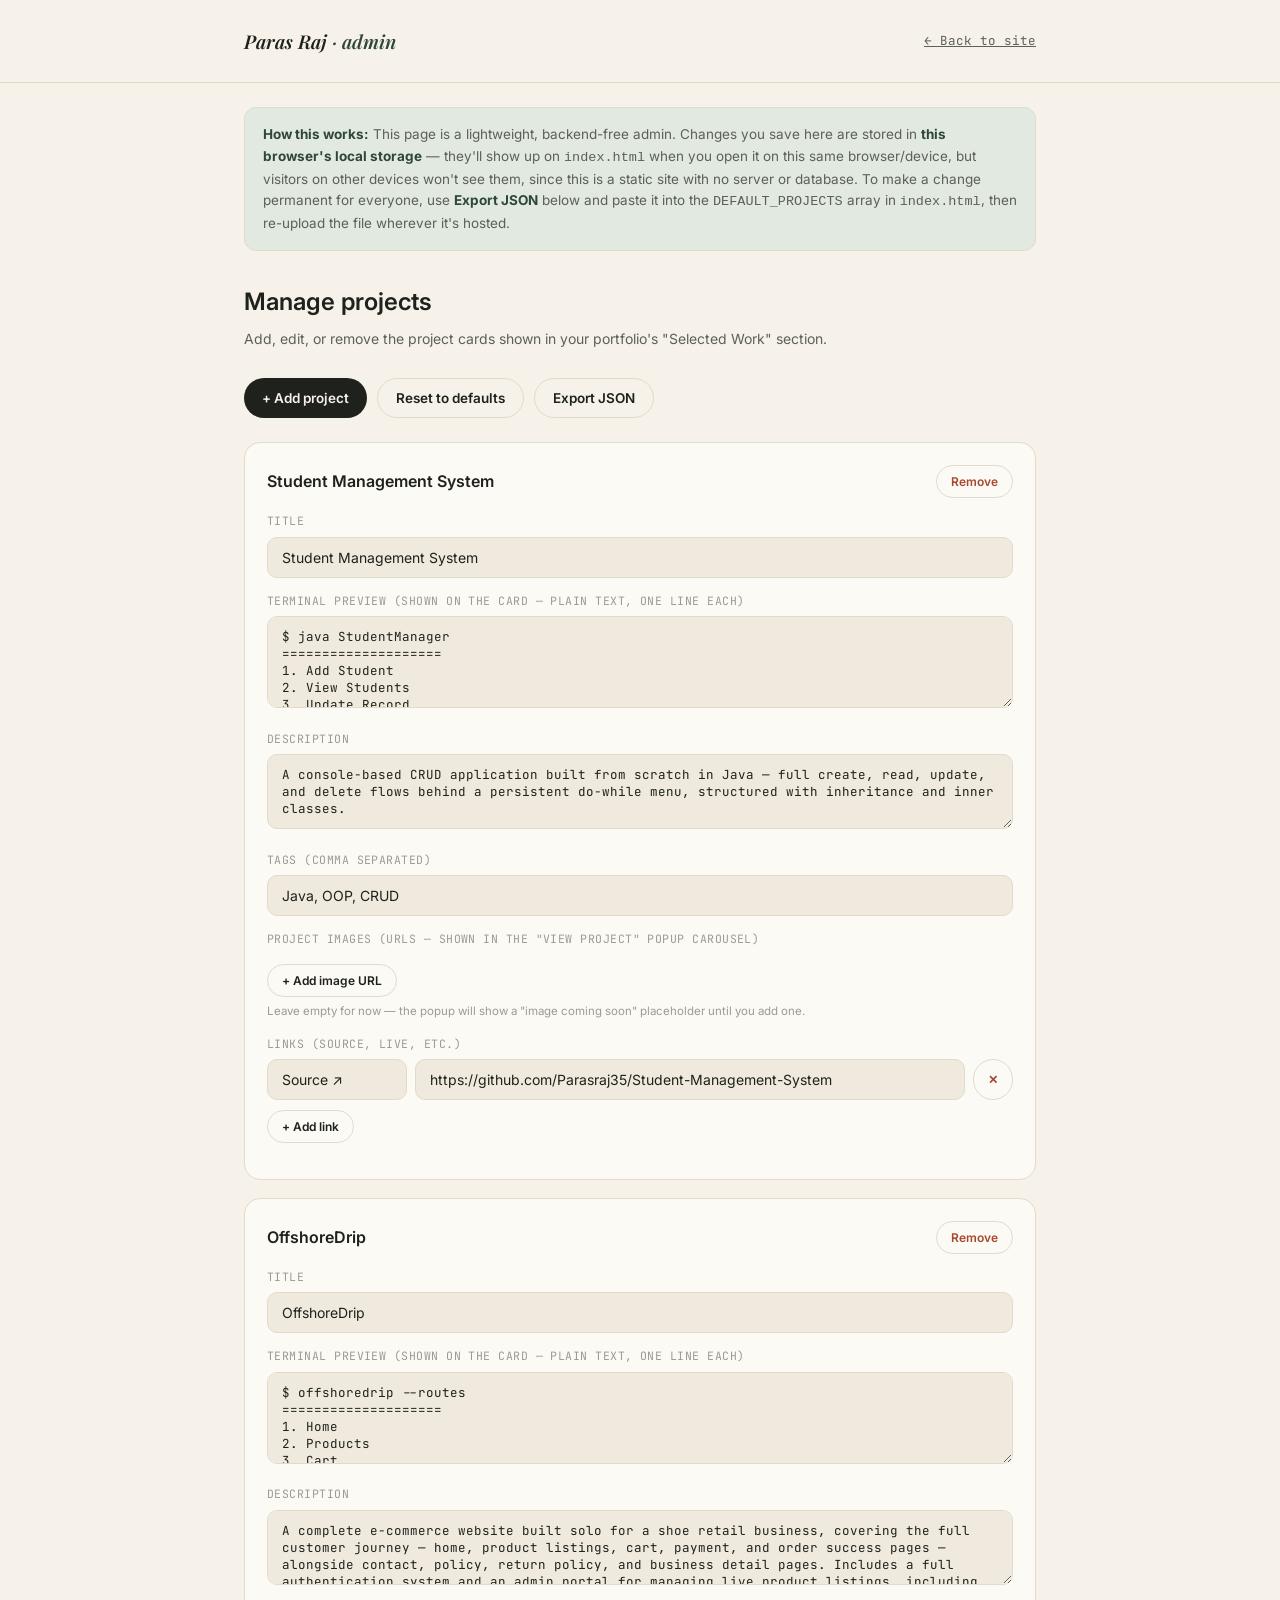
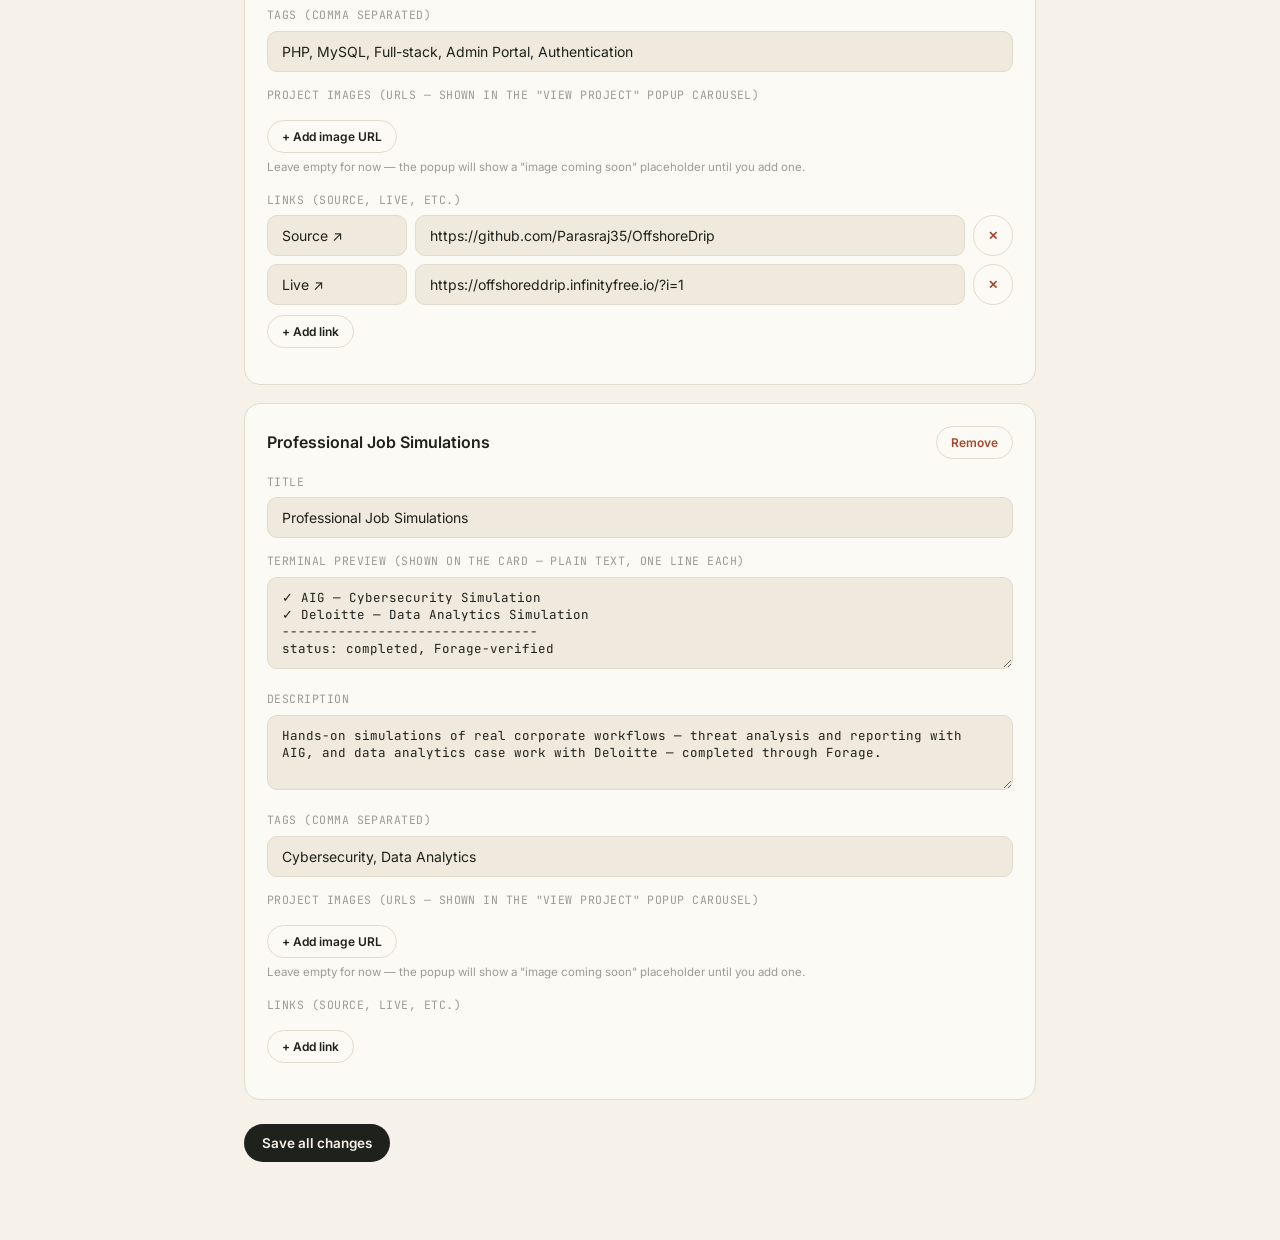
==== admin.html @ 59a6b64b "update" ====
<!DOCTYPE html>
<html lang="en">
<head>
<meta charset="UTF-8">
<meta name="viewport" content="width=device-width, initial-scale=1.0">
<title>Admin — Paras Raj Portfolio</title>
<link href="https://fonts.googleapis.com/css2?family=Playfair+Display:ital,wght@0,500;0,600;1,500;1,600&family=Inter:wght@400;500;600;700&family=JetBrains+Mono:wght@400;500&display=swap" rel="stylesheet">
<style>
  :root{
    --bg: #F6F2EA;
    --bg-alt: #EFEADD;
    --card: #FCFAF5;
    --ink: #1E211C;
    --ink-dim: #5C6058;
    --ink-faint: #9A9C93;
    --line: #E0DBCB;
    --accent: #2F4739;
    --accent-soft: #E1E9E1;
    --danger: #A5482E;
    --font-serif: 'Playfair Display', serif;
    --font-sans: 'Inter', sans-serif;
    --font-mono: 'JetBrains Mono', monospace;
  }
  *{box-sizing:border-box; margin:0; padding:0;}
  body{background:var(--bg); color:var(--ink); font-family:var(--font-sans); line-height:1.6; padding:0 0 80px;}
  a{color:var(--accent);}
  .wrap{max-width:840px; margin:0 auto; padding:0 24px;}
  header{border-bottom:1px solid var(--line); padding:26px 0; margin-bottom:8px;}
  header .wrap{display:flex; justify-content:space-between; align-items:center; gap:16px; flex-wrap:wrap;}
  .logo{font-family:var(--font-serif); font-style:italic; font-weight:600; font-size:19px;}
  .logo span{color:var(--accent);}
  header a.back{font-family:var(--font-mono); font-size:12.5px; color:var(--ink-dim);}
  header a.back:hover{color:var(--accent);}

  .banner{
    background:var(--accent-soft); border:1px solid var(--line); border-radius:12px; padding:16px 18px;
    font-size:13.5px; color:var(--ink-dim); margin:24px 0 32px;
  }
  .banner b{color:var(--accent);}

  h1{font-size:24px; font-weight:600; margin-bottom:6px;}
  .sub{color:var(--ink-dim); font-size:14px; margin-bottom:28px;}

  .toolbar{display:flex; gap:10px; flex-wrap:wrap; margin-bottom:24px;}
  button{font-family:var(--font-sans); cursor:pointer; border:none;}
  .btn{font-size:13.5px; font-weight:600; padding:11px 18px; border-radius:100px; background:var(--ink); color:var(--bg);}
  .btn:hover{background:var(--accent);}
  .btn-outline{font-size:13.5px; font-weight:600; padding:11px 18px; border-radius:100px; background:transparent; color:var(--ink); border:1px solid var(--line);}
  .btn-outline:hover{border-color:var(--accent); color:var(--accent);}
  .btn-danger{font-size:12px; font-weight:600; padding:8px 14px; border-radius:100px; background:transparent; color:var(--danger); border:1px solid var(--line);}
  .btn-danger:hover{border-color:var(--danger);}
  .btn-small{font-size:12px; font-weight:600; padding:8px 14px; border-radius:100px; background:var(--card); color:var(--ink); border:1px solid var(--line);}
  .btn-small:hover{border-color:var(--accent); color:var(--accent);}

  .card{background:var(--card); border:1px solid var(--line); border-radius:16px; padding:22px; margin-bottom:18px;}
  .card-head{display:flex; justify-content:space-between; align-items:center; margin-bottom:14px; gap:10px;}
  .card-head h3{font-size:16px; font-weight:600;}
  .field{margin-bottom:14px;}
  .field label{display:block; font-family:var(--font-mono); font-size:11.5px; color:var(--ink-faint); text-transform:uppercase; letter-spacing:0.04em; margin-bottom:6px;}
  .field input, .field textarea{
    width:100%; font-family:var(--font-sans); font-size:14px; color:var(--ink);
    background:var(--bg-alt); border:1px solid var(--line); border-radius:10px; padding:11px 14px; resize:vertical;
  }
  .field textarea{font-family:var(--font-mono); font-size:12.5px;}
  .field input:focus, .field textarea:focus{outline:none; border-color:var(--accent);}
  .field .hint{font-size:11.5px; color:var(--ink-faint); margin-top:5px;}
  .row2{display:grid; grid-template-columns:1fr 1fr; gap:14px;}
  @media(max-width:600px){.row2{grid-template-columns:1fr;}}

  .links-list, .images-list{display:flex; flex-direction:column; gap:8px; margin-bottom:10px;}
  .link-row, .image-row{display:flex; gap:8px;}
  .link-row input, .image-row input{flex:1;}

  #status{position:fixed; bottom:20px; left:50%; transform:translateX(-50%); background:var(--accent); color:var(--bg);
    font-family:var(--font-mono); font-size:12.5px; font-weight:600; padding:11px 20px; border-radius:100px;
    opacity:0; transition:opacity .25s ease; pointer-events:none; z-index:50;}
  #status.show{opacity:1;}

  .empty{color:var(--ink-faint); font-size:13.5px; text-align:center; padding:30px 0;}
  textarea#export-box{width:100%; min-height:160px; font-family:var(--font-mono); font-size:11.5px; background:var(--bg-alt); color:var(--ink); border:1px solid var(--line); border-radius:10px; padding:12px;}
</style>
</head>
<body>

<header>
  <div class="wrap">
    <div class="logo">Paras Raj <span>· admin</span></div>
    <a class="back" href="./index.html">← Back to site</a>
  </div>
</header>

<div class="wrap">
  <div class="banner">
    <b>How this works:</b> This page is a lightweight, backend-free admin. Changes you save here are stored in
    <b>this browser's local storage</b> — they'll show up on <code>index.html</code> when you open it on this same
    browser/device, but visitors on other devices won't see them, since this is a static site with no server or database.
    To make a change permanent for everyone, use <b>Export JSON</b> below and paste it into the <code>DEFAULT_PROJECTS</code>
    array in <code>index.html</code>, then re-upload the file wherever it's hosted.
  </div>

  <h1>Manage projects</h1>
  <p class="sub">Add, edit, or remove the project cards shown in your portfolio's "Selected Work" section.</p>

  <div class="toolbar">
    <button class="btn" onclick="addProject()">+ Add project</button>
    <button class="btn-outline" onclick="resetToDefaults()">Reset to defaults</button>
    <button class="btn-outline" onclick="showExport()">Export JSON</button>
  </div>

  <div id="project-list"></div>

  <div class="card" id="export-card" style="display:none;">
    <div class="card-head"><h3>Export JSON</h3><button class="btn-small" onclick="copyExport()">Copy</button></div>
    <textarea id="export-box" readonly></textarea>
    <p class="field hint" style="margin-top:8px;">Paste this in place of <code>DEFAULT_PROJECTS</code> in index.html to make it permanent for all visitors.</p>
  </div>
</div>

<div id="status"></div>

<script>
const DEFAULT_PROJECTS = [
  {
    id: "student-manager",
    title: "Student Management System",
    terminal: "$ java StudentManager\n====================\n1. Add Student\n2. View Students\n3. Update Record\n4. Delete Student\n5. Menu",
    desc: "A console-based CRUD application built from scratch in Java — full create, read, update, and delete flows behind a persistent do-while menu, structured with inheritance and inner classes.",
    tags: ["Java", "OOP", "CRUD"],
    images: [],
    links: [{ label: "Source ↗", url: "https://github.com/Parasraj35/Student-Management-System" }]
  },
  {
    id: "offshoredrip",
    title: "OffshoreDrip",
    terminal: "$ offshoredrip --routes\n====================\n1. Home\n2. Products\n3. Cart\n4. Checkout\n5. Order Success\n6. Admin (auth required)",
    desc: "A complete e-commerce website built solo for a shoe retail business, covering the full customer journey — home, product listings, cart, payment, and order success pages — alongside contact, policy, return policy, and business detail pages. Includes a full authentication system and an admin portal for managing live product listings, including media and video uploads. Backend built in PHP with a MySQL database.",
    tags: ["PHP", "MySQL", "Full-stack", "Admin Portal", "Authentication"],
    images: [],
    links: [
      { label: "Source ↗", url: "https://github.com/Parasraj35/OffshoreDrip" },
      { label: "Live ↗", url: "https://offshoreddrip.infinityfree.io/?i=1" }
    ]
  },
  {
    id: "job-sims",
    title: "Professional Job Simulations",
    terminal: "✓ AIG — Cybersecurity Simulation\n✓ Deloitte — Data Analytics Simulation\n--------------------------------\nstatus: completed, Forage-verified",
    desc: "Hands-on simulations of real corporate workflows — threat analysis and reporting with AIG, and data analytics case work with Deloitte — completed through Forage.",
    tags: ["Cybersecurity", "Data Analytics"],
    images: [],
    links: []
  }
];

const STORAGE_KEY = 'pr_projects';
let projects = load();

function load(){
  try{
    const raw = localStorage.getItem(STORAGE_KEY);
    if(raw){
      const parsed = JSON.parse(raw);
      if(Array.isArray(parsed)) return parsed;
    }
  }catch(e){}
  return JSON.parse(JSON.stringify(DEFAULT_PROJECTS));
}

function save(){
  localStorage.setItem(STORAGE_KEY, JSON.stringify(projects));
  toast('Saved to this browser');
  render();
}

function toast(msg){
  const el = document.getElementById('status');
  el.textContent = msg;
  el.classList.add('show');
  clearTimeout(toast._t);
  toast._t = setTimeout(() => el.classList.remove('show'), 1800);
}

function escapeHtml(str){
  return String(str || '').replace(/[&<>"']/g, m => ({'&':'&amp;','<':'&lt;','>':'&gt;','"':'&quot;',"'":'&#39;'}[m]));
}

function addProject(){
  projects.push({ id: 'project-' + Date.now(), title: 'New project', terminal: '', desc: '', tags: [], images: [], links: [] });
  render();
}

function removeProject(i){
  if(!confirm('Remove this project?')) return;
  projects.splice(i, 1);
  save();
}

function resetToDefaults(){
  if(!confirm('This replaces all current projects with the original 3. Continue?')) return;
  projects = JSON.parse(JSON.stringify(DEFAULT_PROJECTS));
  save();
}

function updateField(i, field, value){
  projects[i][field] = value;
}
function updateTags(i, value){
  projects[i].tags = value.split(',').map(s => s.trim()).filter(Boolean);
}
function updateLink(i, li, field, value){
  projects[i].links[li][field] = value;
}
function addLink(i){
  projects[i].links.push({ label: 'Link ↗', url: '' });
  render();
}
function removeLink(i, li){
  projects[i].links.splice(li, 1);
  render();
}
function updateImage(i, ii, value){
  projects[i].images[ii] = value;
}
function addImage(i){
  projects[i].images.push('');
  render();
}
function removeImage(i, ii){
  projects[i].images.splice(ii, 1);
  render();
}

function showExport(){
  document.getElementById('export-box').value = JSON.stringify(projects, null, 2);
  document.getElementById('export-card').style.display = 'block';
  document.getElementById('export-card').scrollIntoView({ behavior: 'smooth' });
}
function copyExport(){
  const box = document.getElementById('export-box');
  box.select();
  document.execCommand('copy');
  toast('Copied');
}

function render(){
  const list = document.getElementById('project-list');
  if(!projects.length){
    list.innerHTML = '<div class="empty">No projects yet. Click "+ Add project" to create one.</div>';
    return;
  }
  list.innerHTML = projects.map((p, i) => `
    <div class="card">
      <div class="card-head">
        <h3>${escapeHtml(p.title || 'Untitled project')}</h3>
        <button class="btn-danger" onclick="removeProject(${i})">Remove</button>
      </div>

      <div class="field">
        <label>Title</label>
        <input value="${escapeHtml(p.title)}" oninput="updateField(${i},'title', this.value)">
      </div>

      <div class="field">
        <label>Terminal preview (shown on the card — plain text, one line each)</label>
        <textarea rows="4" oninput="updateField(${i},'terminal', this.value)">${escapeHtml(p.terminal)}</textarea>
      </div>

      <div class="field">
        <label>Description</label>
        <textarea rows="3" oninput="updateField(${i},'desc', this.value)">${escapeHtml(p.desc)}</textarea>
      </div>

      <div class="field">
        <label>Tags (comma separated)</label>
        <input value="${escapeHtml((p.tags || []).join(', '))}" oninput="updateTags(${i}, this.value)">
      </div>

      <div class="field">
        <label>Project images (URLs — shown in the "View Project" popup carousel)</label>
        <div class="images-list">
          ${(p.images || []).map((img, ii) => `
            <div class="image-row">
              <input value="${escapeHtml(img)}" placeholder="https://…" oninput="updateImage(${i},${ii}, this.value)">
              <button class="btn-danger" onclick="removeImage(${i},${ii})">✕</button>
            </div>`).join('')}
        </div>
        <button class="btn-small" onclick="addImage(${i})">+ Add image URL</button>
        <p class="hint">Leave empty for now — the popup will show a "image coming soon" placeholder until you add one.</p>
      </div>

      <div class="field">
        <label>Links (Source, Live, etc.)</label>
        <div class="links-list">
          ${(p.links || []).map((l, li) => `
            <div class="link-row">
              <input value="${escapeHtml(l.label)}" placeholder="Label" style="max-width:140px;" oninput="updateLink(${i},${li},'label', this.value)">
              <input value="${escapeHtml(l.url)}" placeholder="https://…" oninput="updateLink(${i},${li},'url', this.value)">
              <button class="btn-danger" onclick="removeLink(${i},${li})">✕</button>
            </div>`).join('')}
        </div>
        <button class="btn-small" onclick="addLink(${i})">+ Add link</button>
      </div>
    </div>
  `).join('') + `<button class="btn" style="margin-top:6px;" onclick="save()">Save all changes</button>`;
}

render();
</script>
</body>
</html>
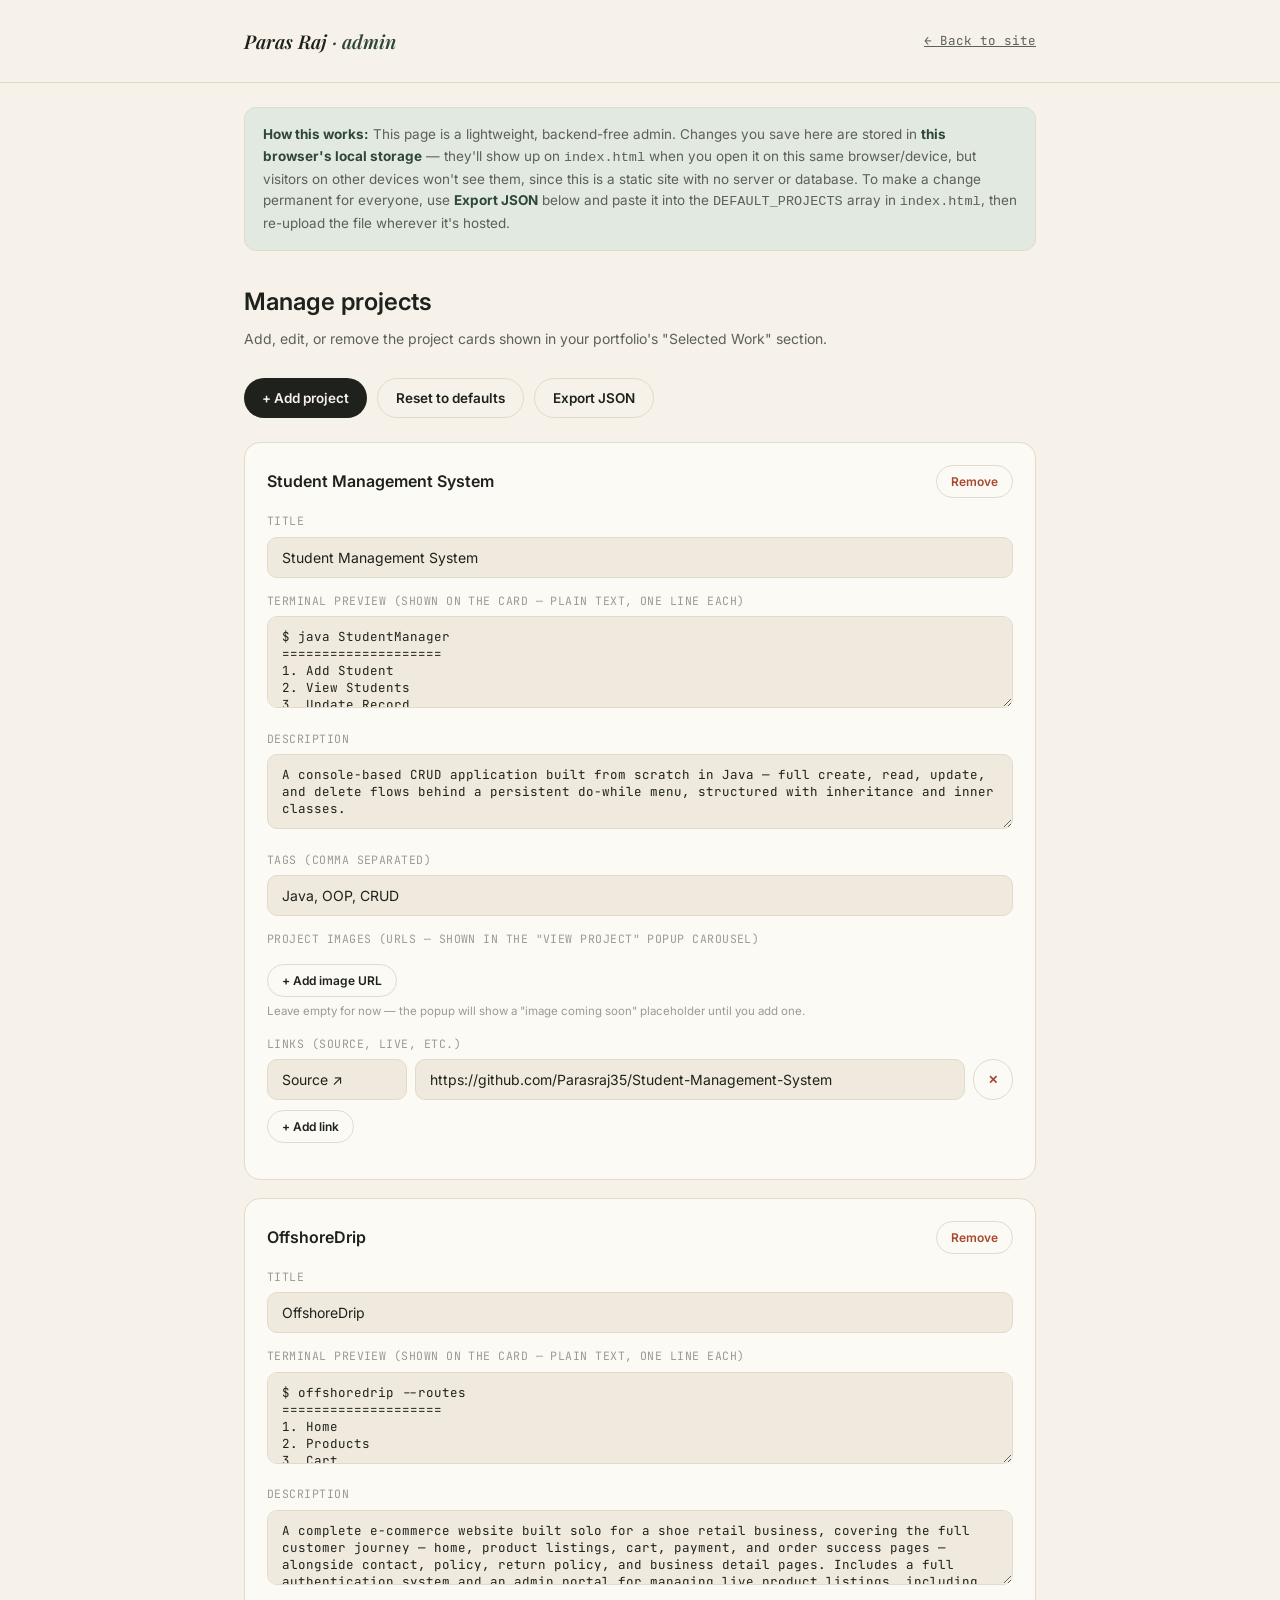
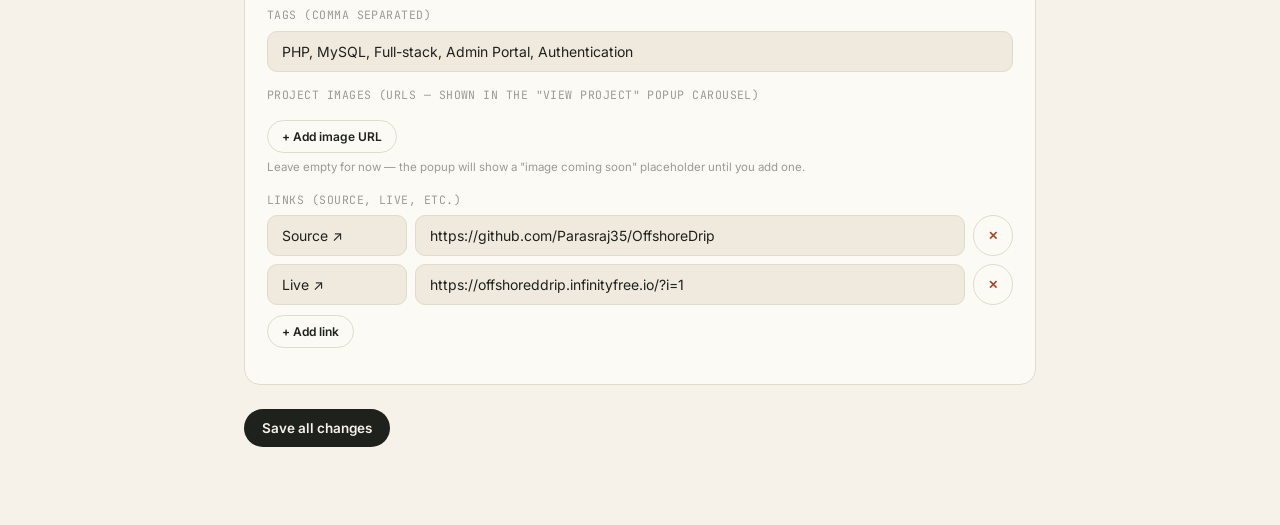
==== commit 0243df6e: "admin change" ====
--- a/admin.html
+++ b/admin.html
@@ -141,15 +141,7 @@
       { label: "Live ↗", url: "https://offshoreddrip.infinityfree.io/?i=1" }
     ]
   },
-  {
-    id: "job-sims",
-    title: "Professional Job Simulations",
-    terminal: "✓ AIG — Cybersecurity Simulation\n✓ Deloitte — Data Analytics Simulation\n--------------------------------\nstatus: completed, Forage-verified",
-    desc: "Hands-on simulations of real corporate workflows — threat analysis and reporting with AIG, and data analytics case work with Deloitte — completed through Forage.",
-    tags: ["Cybersecurity", "Data Analytics"],
-    images: [],
-    links: []
-  }
+
 ];
 
 const STORAGE_KEY = 'pr_projects';
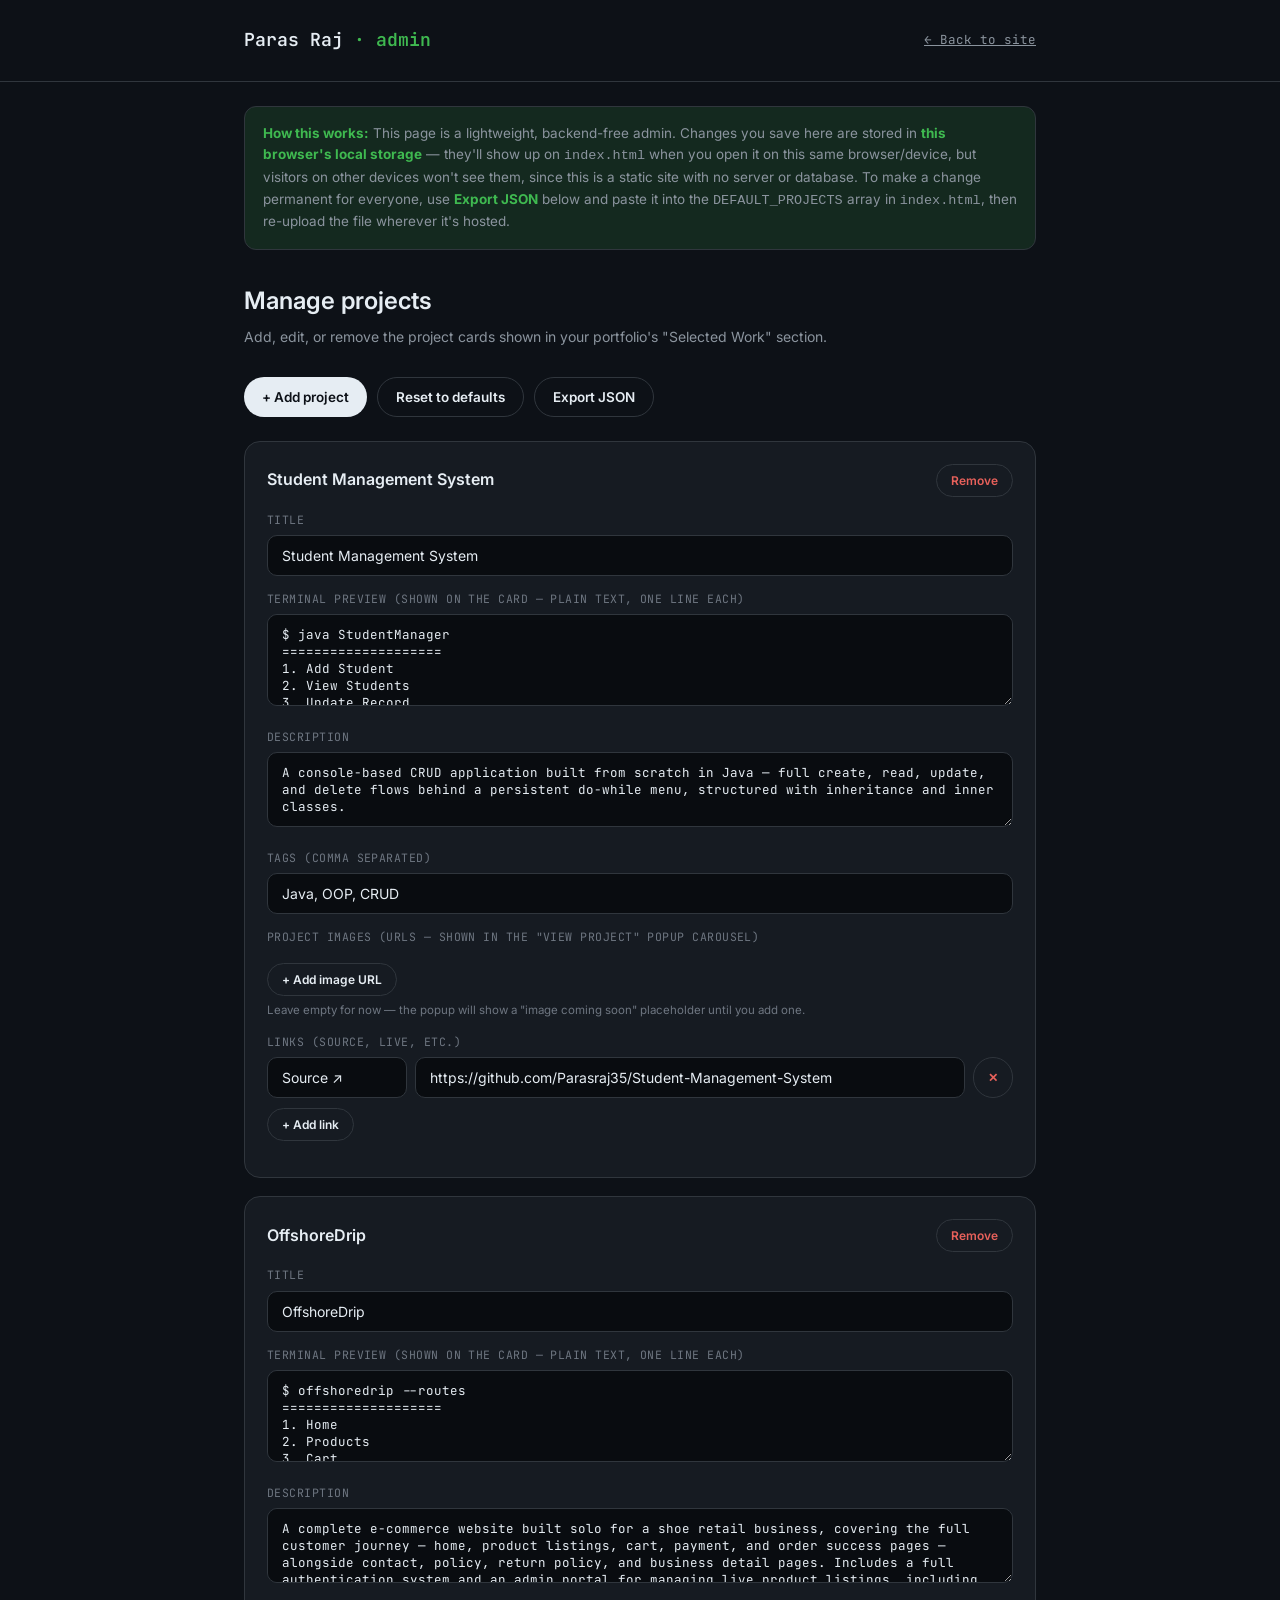
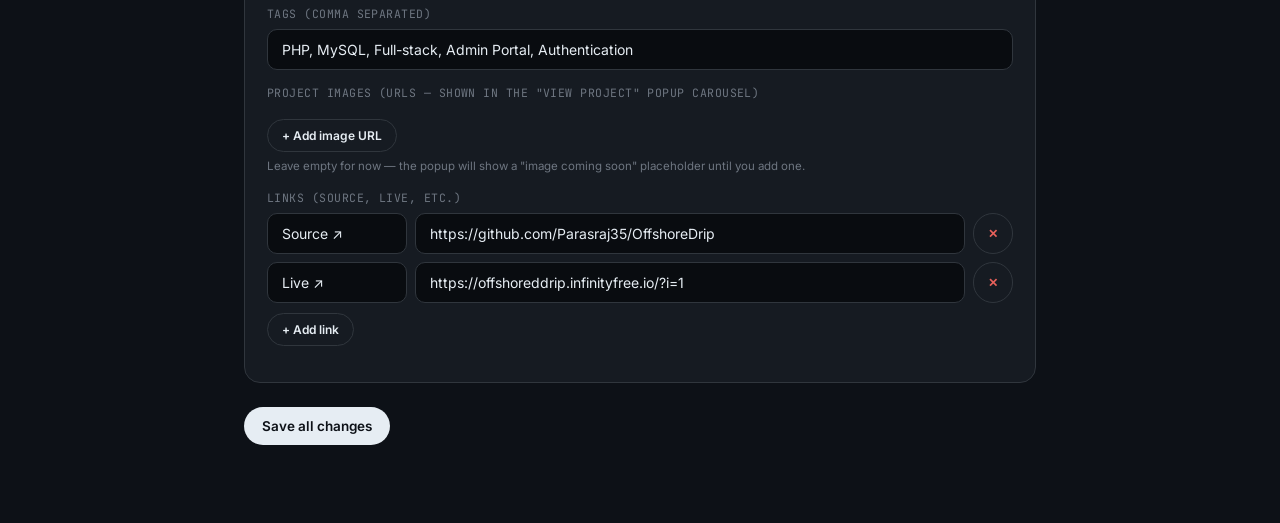
==== commit 0e3efc7c: "theme change" ====
--- a/admin.html
+++ b/admin.html
@@ -3,82 +3,10 @@
 <head>
 <meta charset="UTF-8">
 <meta name="viewport" content="width=device-width, initial-scale=1.0">
+<meta name="theme-color" content="#0D1117">
 <title>Admin — Paras Raj Portfolio</title>
-<link href="https://fonts.googleapis.com/css2?family=Playfair+Display:ital,wght@0,500;0,600;1,500;1,600&family=Inter:wght@400;500;600;700&family=JetBrains+Mono:wght@400;500&display=swap" rel="stylesheet">
-<style>
-  :root{
-    --bg: #F6F2EA;
-    --bg-alt: #EFEADD;
-    --card: #FCFAF5;
-    --ink: #1E211C;
-    --ink-dim: #5C6058;
-    --ink-faint: #9A9C93;
-    --line: #E0DBCB;
-    --accent: #2F4739;
-    --accent-soft: #E1E9E1;
-    --danger: #A5482E;
-    --font-serif: 'Playfair Display', serif;
-    --font-sans: 'Inter', sans-serif;
-    --font-mono: 'JetBrains Mono', monospace;
-  }
-  *{box-sizing:border-box; margin:0; padding:0;}
-  body{background:var(--bg); color:var(--ink); font-family:var(--font-sans); line-height:1.6; padding:0 0 80px;}
-  a{color:var(--accent);}
-  .wrap{max-width:840px; margin:0 auto; padding:0 24px;}
-  header{border-bottom:1px solid var(--line); padding:26px 0; margin-bottom:8px;}
-  header .wrap{display:flex; justify-content:space-between; align-items:center; gap:16px; flex-wrap:wrap;}
-  .logo{font-family:var(--font-serif); font-style:italic; font-weight:600; font-size:19px;}
-  .logo span{color:var(--accent);}
-  header a.back{font-family:var(--font-mono); font-size:12.5px; color:var(--ink-dim);}
-  header a.back:hover{color:var(--accent);}
-
-  .banner{
-    background:var(--accent-soft); border:1px solid var(--line); border-radius:12px; padding:16px 18px;
-    font-size:13.5px; color:var(--ink-dim); margin:24px 0 32px;
-  }
-  .banner b{color:var(--accent);}
-
-  h1{font-size:24px; font-weight:600; margin-bottom:6px;}
-  .sub{color:var(--ink-dim); font-size:14px; margin-bottom:28px;}
-
-  .toolbar{display:flex; gap:10px; flex-wrap:wrap; margin-bottom:24px;}
-  button{font-family:var(--font-sans); cursor:pointer; border:none;}
-  .btn{font-size:13.5px; font-weight:600; padding:11px 18px; border-radius:100px; background:var(--ink); color:var(--bg);}
-  .btn:hover{background:var(--accent);}
-  .btn-outline{font-size:13.5px; font-weight:600; padding:11px 18px; border-radius:100px; background:transparent; color:var(--ink); border:1px solid var(--line);}
-  .btn-outline:hover{border-color:var(--accent); color:var(--accent);}
-  .btn-danger{font-size:12px; font-weight:600; padding:8px 14px; border-radius:100px; background:transparent; color:var(--danger); border:1px solid var(--line);}
-  .btn-danger:hover{border-color:var(--danger);}
-  .btn-small{font-size:12px; font-weight:600; padding:8px 14px; border-radius:100px; background:var(--card); color:var(--ink); border:1px solid var(--line);}
-  .btn-small:hover{border-color:var(--accent); color:var(--accent);}
-
-  .card{background:var(--card); border:1px solid var(--line); border-radius:16px; padding:22px; margin-bottom:18px;}
-  .card-head{display:flex; justify-content:space-between; align-items:center; margin-bottom:14px; gap:10px;}
-  .card-head h3{font-size:16px; font-weight:600;}
-  .field{margin-bottom:14px;}
-  .field label{display:block; font-family:var(--font-mono); font-size:11.5px; color:var(--ink-faint); text-transform:uppercase; letter-spacing:0.04em; margin-bottom:6px;}
-  .field input, .field textarea{
-    width:100%; font-family:var(--font-sans); font-size:14px; color:var(--ink);
-    background:var(--bg-alt); border:1px solid var(--line); border-radius:10px; padding:11px 14px; resize:vertical;
-  }
-  .field textarea{font-family:var(--font-mono); font-size:12.5px;}
-  .field input:focus, .field textarea:focus{outline:none; border-color:var(--accent);}
-  .field .hint{font-size:11.5px; color:var(--ink-faint); margin-top:5px;}
-  .row2{display:grid; grid-template-columns:1fr 1fr; gap:14px;}
-  @media(max-width:600px){.row2{grid-template-columns:1fr;}}
-
-  .links-list, .images-list{display:flex; flex-direction:column; gap:8px; margin-bottom:10px;}
-  .link-row, .image-row{display:flex; gap:8px;}
-  .link-row input, .image-row input{flex:1;}
-
-  #status{position:fixed; bottom:20px; left:50%; transform:translateX(-50%); background:var(--accent); color:var(--bg);
-    font-family:var(--font-mono); font-size:12.5px; font-weight:600; padding:11px 20px; border-radius:100px;
-    opacity:0; transition:opacity .25s ease; pointer-events:none; z-index:50;}
-  #status.show{opacity:1;}
-
-  .empty{color:var(--ink-faint); font-size:13.5px; text-align:center; padding:30px 0;}
-  textarea#export-box{width:100%; min-height:160px; font-family:var(--font-mono); font-size:11.5px; background:var(--bg-alt); color:var(--ink); border:1px solid var(--line); border-radius:10px; padding:12px;}
-</style>
+<link href="https://fonts.googleapis.com/css2?family=Inter:wght@400;500;600;700&family=JetBrains+Mono:wght@400;500;600;700&display=swap" rel="stylesheet">
+<link rel="stylesheet" href="./admin.css">
 </head>
 <body>
 
@@ -109,10 +37,10 @@
 
   <div id="project-list"></div>
 
-  <div class="card" id="export-card" style="display:none;">
+  <div class="card" id="export-card">
     <div class="card-head"><h3>Export JSON</h3><button class="btn-small" onclick="copyExport()">Copy</button></div>
     <textarea id="export-box" readonly></textarea>
-    <p class="field hint" style="margin-top:8px;">Paste this in place of <code>DEFAULT_PROJECTS</code> in index.html to make it permanent for all visitors.</p>
+    <p class="field hint">Paste this in place of <code>DEFAULT_PROJECTS</code> in index.html to make it permanent for all visitors.</p>
   </div>
 </div>
 
@@ -224,7 +152,7 @@
 
 function showExport(){
   document.getElementById('export-box').value = JSON.stringify(projects, null, 2);
-  document.getElementById('export-card').style.display = 'block';
+  document.getElementById('export-card').classList.add('open');
   document.getElementById('export-card').scrollIntoView({ behavior: 'smooth' });
 }
 function copyExport(){
@@ -285,7 +213,7 @@
         <div class="links-list">
           ${(p.links || []).map((l, li) => `
             <div class="link-row">
-              <input value="${escapeHtml(l.label)}" placeholder="Label" style="max-width:140px;" oninput="updateLink(${i},${li},'label', this.value)">
+              <input class="link-label" value="${escapeHtml(l.label)}" placeholder="Label" oninput="updateLink(${i},${li},'label', this.value)">
               <input value="${escapeHtml(l.url)}" placeholder="https://…" oninput="updateLink(${i},${li},'url', this.value)">
               <button class="btn-danger" onclick="removeLink(${i},${li})">✕</button>
             </div>`).join('')}
@@ -293,7 +221,7 @@
         <button class="btn-small" onclick="addLink(${i})">+ Add link</button>
       </div>
     </div>
-  `).join('') + `<button class="btn" style="margin-top:6px;" onclick="save()">Save all changes</button>`;
+  `).join('') + `<button class="btn btn-save" onclick="save()">Save all changes</button>`;
 }
 
 render();
--- a/admin.css
+++ b/admin.css
@@ -0,0 +1,77 @@
+  :root{
+    --bg: #0D1117;
+    --bg-alt: #090C10;
+    --card: #161B22;
+    --ink: #E6EDF3;
+    --ink-dim: #8B949E;
+    --ink-faint: #6E7681;
+    --line: #30363D;
+    --accent: #3FB950;
+    --accent-soft: rgba(63,185,80,0.14);
+    --danger: #E8615B;
+    --font-sans: 'Inter', sans-serif;
+    --font-mono: 'JetBrains Mono', monospace;
+  }
+  *{box-sizing:border-box; margin:0; padding:0;}
+  body{background:var(--bg); color:var(--ink); font-family:var(--font-sans); line-height:1.6; padding:0 0 80px;}
+  a{color:var(--accent);}
+  .wrap{max-width:840px; margin:0 auto; padding:0 24px;}
+  header{border-bottom:1px solid var(--line); padding:26px 0; margin-bottom:8px;}
+  header .wrap{display:flex; justify-content:space-between; align-items:center; gap:16px; flex-wrap:wrap;}
+  .logo{font-family:var(--font-mono); font-weight:600; font-size:18px;}
+  .logo span{color:var(--accent);}
+  header a.back{font-family:var(--font-mono); font-size:12.5px; color:var(--ink-dim);}
+  header a.back:hover{color:var(--accent);}
+
+  .banner{
+    background:var(--accent-soft); border:1px solid var(--line); border-radius:12px; padding:16px 18px;
+    font-size:13.5px; color:var(--ink-dim); margin:24px 0 32px;
+  }
+  .banner b{color:var(--accent);}
+
+  h1{font-size:24px; font-weight:600; margin-bottom:6px;}
+  .sub{color:var(--ink-dim); font-size:14px; margin-bottom:28px;}
+
+  .toolbar{display:flex; gap:10px; flex-wrap:wrap; margin-bottom:24px;}
+  button{font-family:var(--font-sans); cursor:pointer; border:none;}
+  .btn{font-size:13.5px; font-weight:600; padding:11px 18px; border-radius:100px; background:var(--ink); color:var(--bg);}
+  .btn:hover{background:var(--accent);}
+  .btn-outline{font-size:13.5px; font-weight:600; padding:11px 18px; border-radius:100px; background:transparent; color:var(--ink); border:1px solid var(--line);}
+  .btn-outline:hover{border-color:var(--accent); color:var(--accent);}
+  .btn-danger{font-size:12px; font-weight:600; padding:8px 14px; border-radius:100px; background:transparent; color:var(--danger); border:1px solid var(--line);}
+  .btn-danger:hover{border-color:var(--danger);}
+  .btn-small{font-size:12px; font-weight:600; padding:8px 14px; border-radius:100px; background:var(--card); color:var(--ink); border:1px solid var(--line);}
+  .btn-small:hover{border-color:var(--accent); color:var(--accent);}
+  .btn-save{margin-top:6px;}
+
+  .card{background:var(--card); border:1px solid var(--line); border-radius:16px; padding:22px; margin-bottom:18px;}
+  .card-head{display:flex; justify-content:space-between; align-items:center; margin-bottom:14px; gap:10px;}
+  .card-head h3{font-size:16px; font-weight:600;}
+  .field{margin-bottom:14px;}
+  .field label{display:block; font-family:var(--font-mono); font-size:11.5px; color:var(--ink-faint); text-transform:uppercase; letter-spacing:0.04em; margin-bottom:6px;}
+  .field input, .field textarea{
+    width:100%; font-family:var(--font-sans); font-size:14px; color:var(--ink);
+    background:var(--bg-alt); border:1px solid var(--line); border-radius:10px; padding:11px 14px; resize:vertical;
+  }
+  .field textarea{font-family:var(--font-mono); font-size:12.5px;}
+  .field input:focus, .field textarea:focus{outline:none; border-color:var(--accent);}
+  .field .hint{font-size:11.5px; color:var(--ink-faint); margin-top:5px;}
+  .field.hint{margin-top:8px;}
+  .row2{display:grid; grid-template-columns:1fr 1fr; gap:14px;}
+  @media(max-width:600px){.row2{grid-template-columns:1fr;}}
+
+  .links-list, .images-list{display:flex; flex-direction:column; gap:8px; margin-bottom:10px;}
+  .link-row, .image-row{display:flex; gap:8px;}
+  .link-row input, .image-row input{flex:1;}
+  .link-row .link-label{flex:none; max-width:140px;}
+
+  #status{position:fixed; bottom:20px; left:50%; transform:translateX(-50%); background:var(--accent); color:var(--bg);
+    font-family:var(--font-mono); font-size:12.5px; font-weight:600; padding:11px 20px; border-radius:100px;
+    opacity:0; transition:opacity .25s ease; pointer-events:none; z-index:50;}
+  #status.show{opacity:1;}
+
+  .empty{color:var(--ink-faint); font-size:13.5px; text-align:center; padding:30px 0;}
+  textarea#export-box{width:100%; min-height:160px; font-family:var(--font-mono); font-size:11.5px; background:var(--bg-alt); color:var(--ink); border:1px solid var(--line); border-radius:10px; padding:12px;}
+
+  #export-card{display:none;}
+  #export-card.open{display:block;}
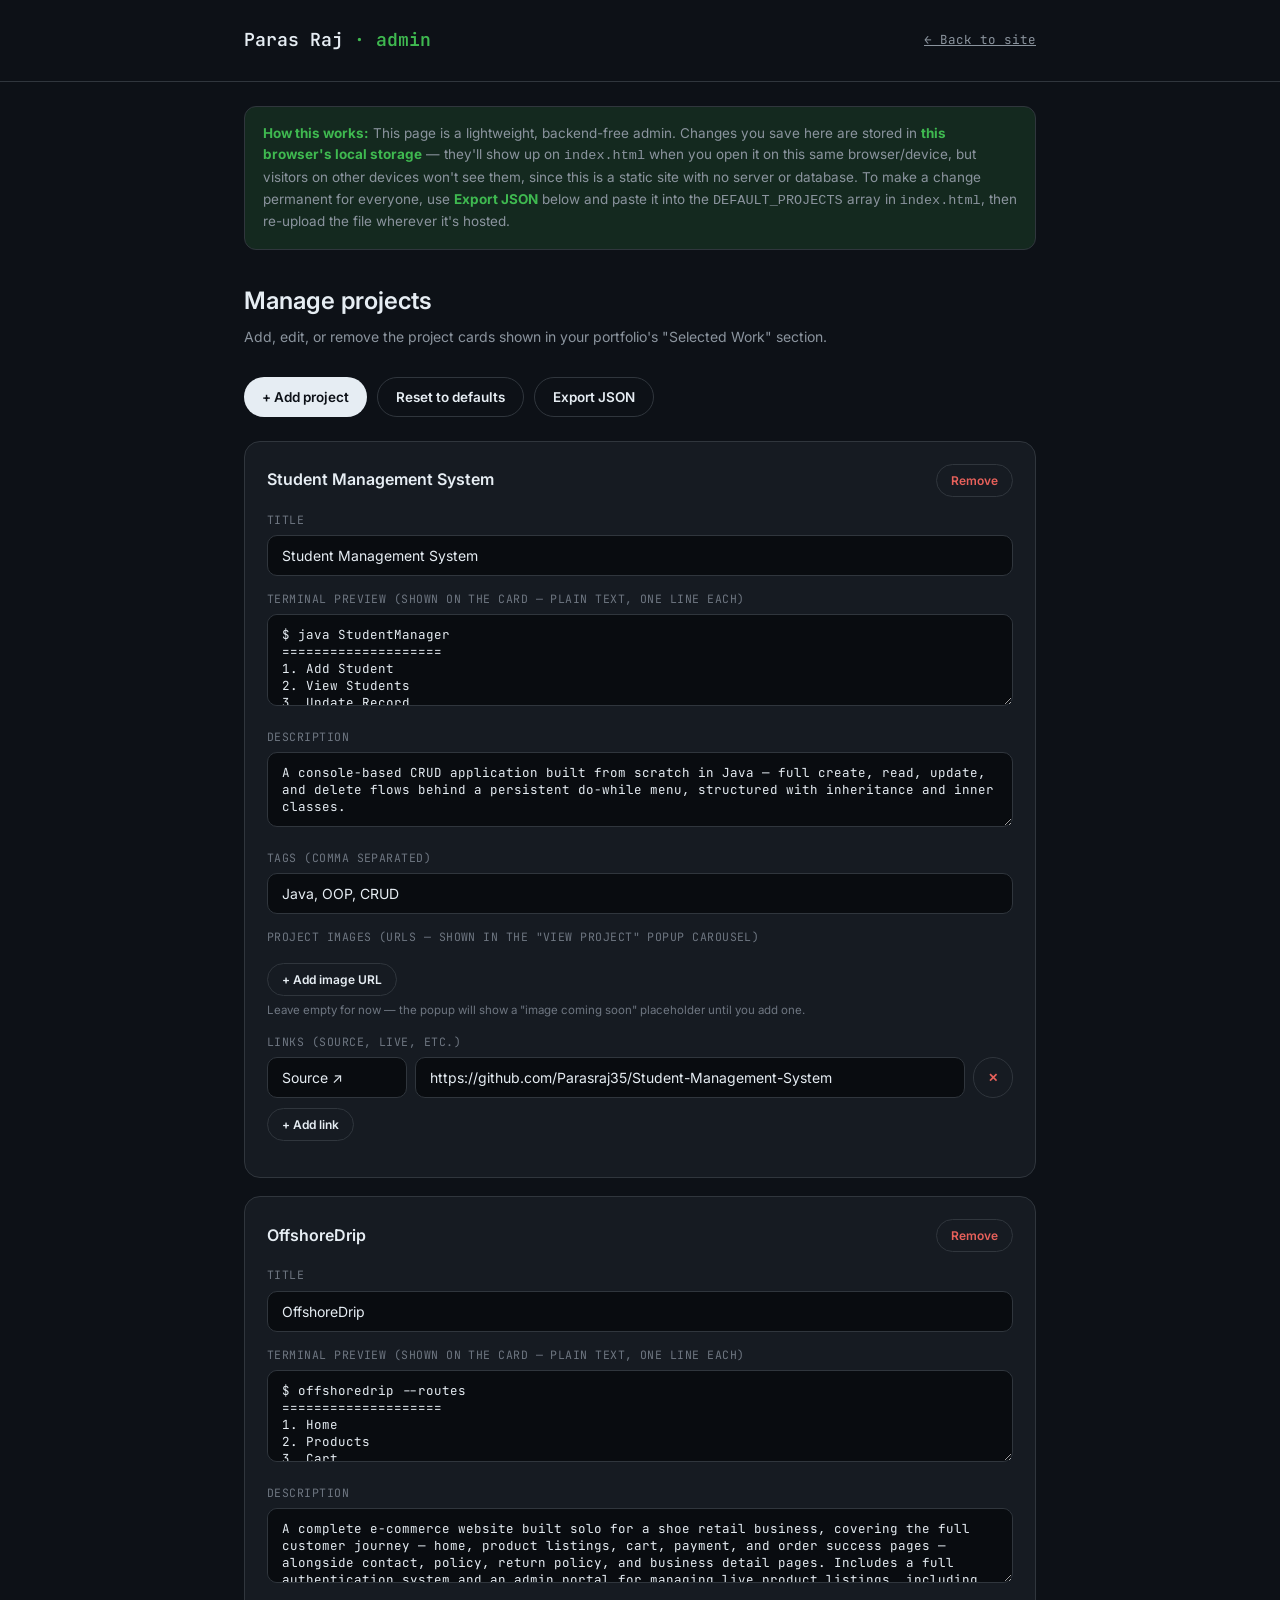
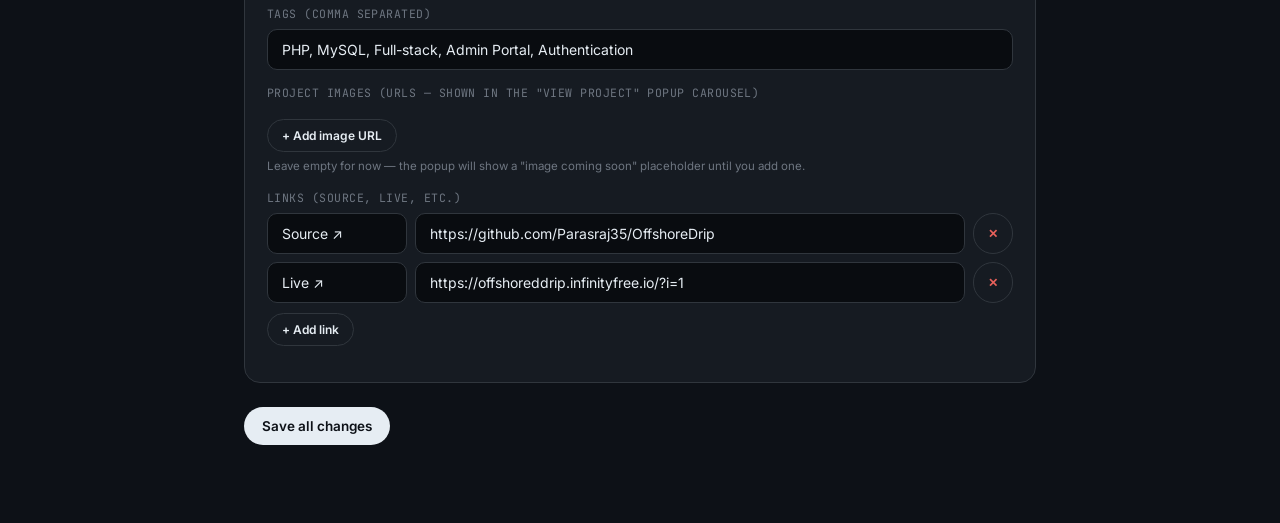
==== commit 5acfd966: "admin change" ====
--- a/admin.html
+++ b/admin.html
@@ -6,7 +6,7 @@
 <meta name="theme-color" content="#0D1117">
 <title>Admin — Paras Raj Portfolio</title>
 <link href="https://fonts.googleapis.com/css2?family=Inter:wght@400;500;600;700&family=JetBrains+Mono:wght@400;500;600;700&display=swap" rel="stylesheet">
-<link rel="stylesheet" href="./admin.css">
+<link rel="stylesheet" href="./admin.css?v=2">
 </head>
 <body>
 
